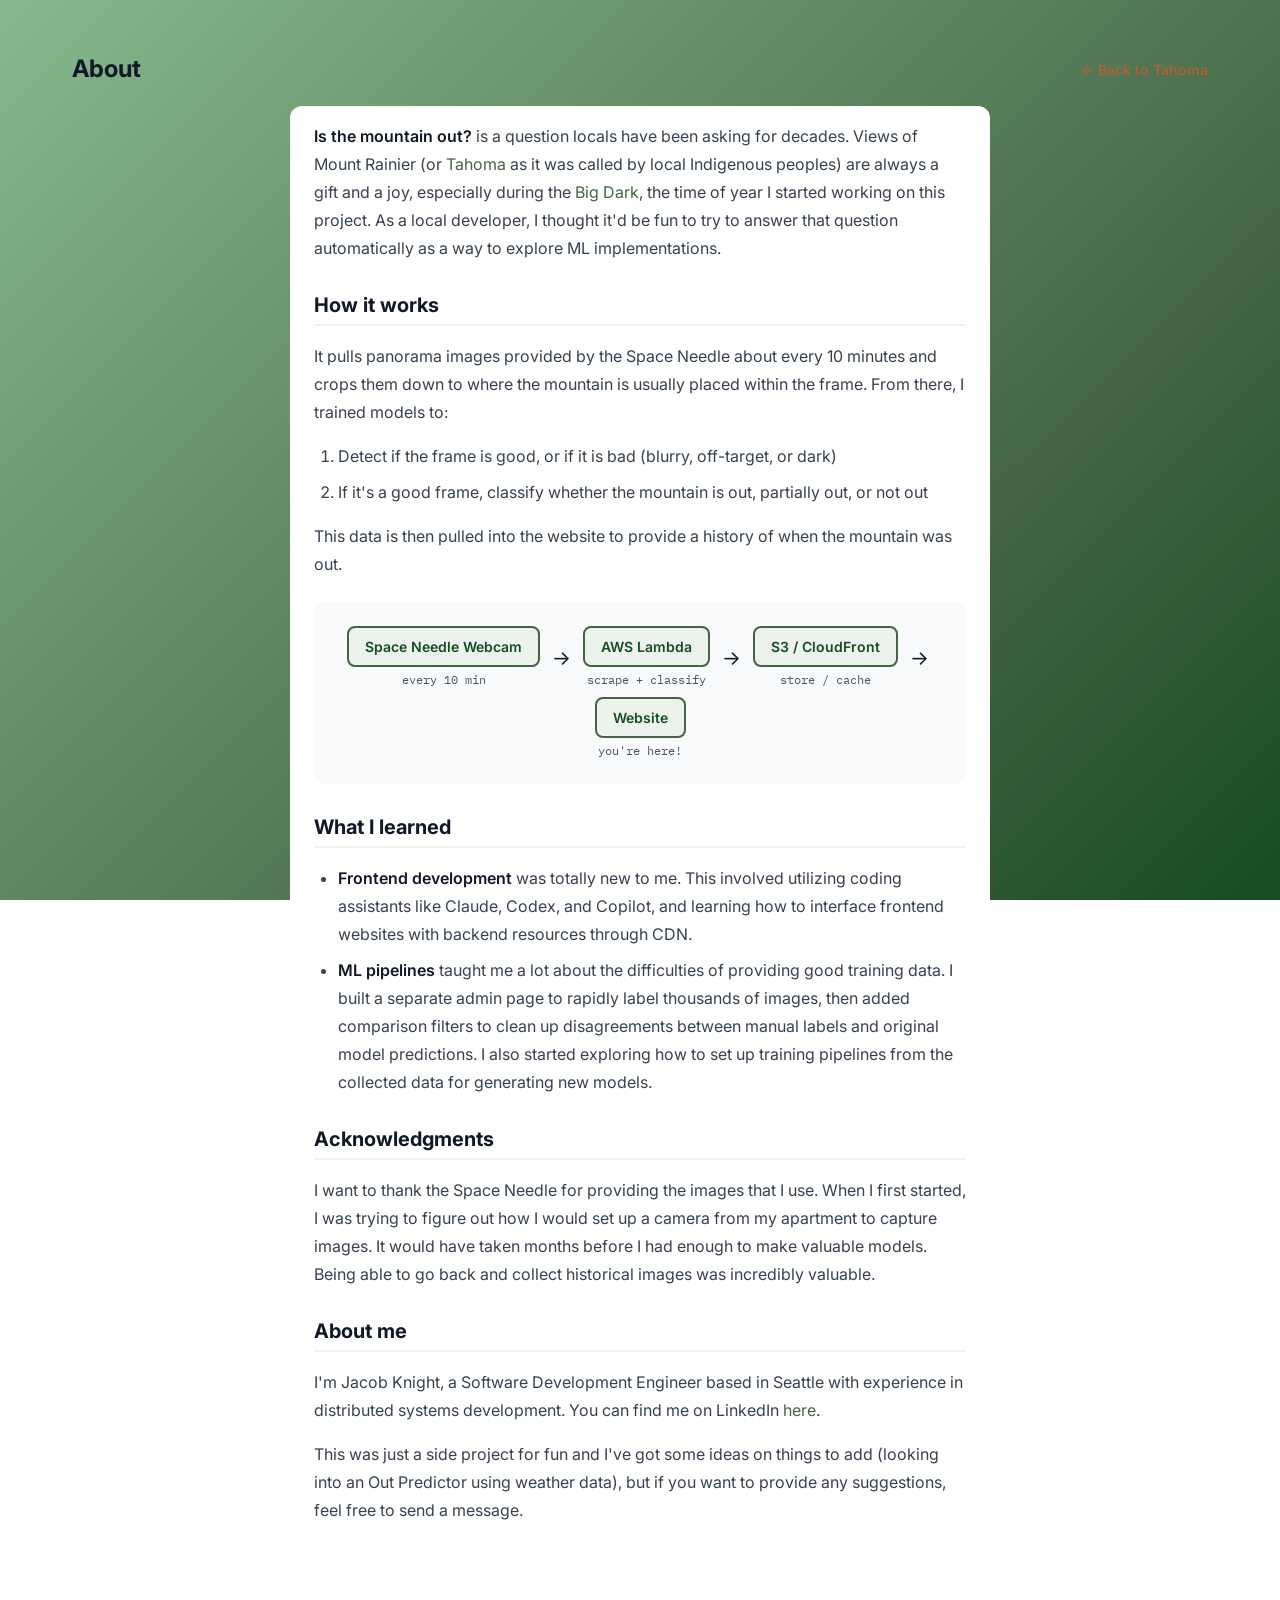
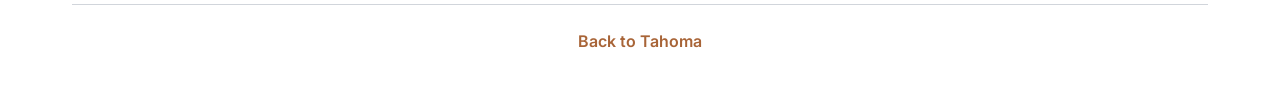
==== about.html @ 1ff81d4e "add an about page" ====
<!DOCTYPE html>
<html lang="en">
<head>
  <meta charset="UTF-8">
  <meta name="viewport" content="width=device-width, initial-scale=1.0">
  <meta name="description" content="About Tahoma Tracker - an ML-powered Mt. Rainier visibility tracker.">
  <title>About | Tahoma Tracker</title>

  <!-- Favicon -->
  <link rel="icon" type="image/svg+xml" href="/favicon.svg">

  <!-- Fonts -->
  <link rel="preconnect" href="https://fonts.googleapis.com">
  <link rel="preconnect" href="https://fonts.gstatic.com" crossorigin>
  <link href="https://fonts.googleapis.com/css2?family=IBM+Plex+Mono:wght@400;600&family=Inter:wght@400;600;700&display=swap" rel="stylesheet">

  <!-- Stylesheets -->
  <link rel="stylesheet" href="/css/reset.css">
  <link rel="stylesheet" href="/css/variables.css">
  <link rel="stylesheet" href="/css/base.css">
  <link rel="stylesheet" href="/css/components.css">
  <link rel="stylesheet" href="/css/pages/about.css">
</head>
<body>
  <main class="container">
    <!-- Header -->
    <section class="status-section" aria-label="About page">
      <div class="status-header">
        <h1 class="page-title">About</h1>
        <a href="/" class="back-link">&larr; Back to Tahoma</a>
      </div>
    </section>

    <!-- Content -->
    <article class="about-content">
      <section class="about-section">
        <p>
          <strong>Is the mountain out?</strong> is a question locals have been asking for decades.
          Views of Mount Rainier (or <a href="https://en.wikipedia.org/wiki/Mount_Rainier#Name" target="_blank" rel="noopener">Tahoma</a>
          as it was called by local Indigenous peoples) are always a gift and a joy, especially during the
          <a href="https://en.wikipedia.org/wiki/Pacific_Northwest#The_Big_Dark" target="_blank" rel="noopener">Big Dark</a>,
          the time of year I started working on this project. As a local developer, I thought it'd be fun
          to try to answer that question automatically as a way to explore ML implementations.
        </p>
      </section>

      <section class="about-section">
        <h2>How it works</h2>
        <p>
          It pulls panorama images provided by the Space Needle about every 10 minutes and crops them
          down to where the mountain is usually placed within the frame. From there, I trained models to:
        </p>
        <ol class="about-list">
          <li>Detect if the frame is good, or if it is bad (blurry, off-target, or dark)</li>
          <li>If it's a good frame, classify whether the mountain is out, partially out, or not out</li>
        </ol>
        <p>This data is then pulled into the website to provide a history of when the mountain was out.</p>

        <div class="about-diagram">
          <div class="diagram-flow">
            <div class="diagram-step">
              <div class="diagram-box">Space Needle Webcam</div>
              <div class="diagram-label">every 10 min</div>
            </div>
            <div class="diagram-arrow">&rarr;</div>
            <div class="diagram-step">
              <div class="diagram-box">AWS Lambda</div>
              <div class="diagram-label">scrape + classify</div>
            </div>
            <div class="diagram-arrow">&rarr;</div>
            <div class="diagram-step">
              <div class="diagram-box">S3 / CloudFront</div>
              <div class="diagram-label">store / cache</div>
            </div>
            <div class="diagram-arrow">&rarr;</div>
            <div class="diagram-step">
              <div class="diagram-box">Website</div>
              <div class="diagram-label">you're here!</div>
            </div>
          </div>
        </div>
      </section>

      <section class="about-section">
        <h2>What I learned</h2>
        <ul class="about-list">
          <li>
            <strong>Frontend development</strong> was totally new to me. This involved utilizing coding
            assistants like Claude, Codex, and Copilot, and learning how to interface frontend websites
            with backend resources through CDN.
          </li>
          <li>
            <strong>ML pipelines</strong> taught me a lot about the difficulties of providing good training
            data. I built a separate admin page to rapidly label thousands of images, then added comparison
            filters to clean up disagreements between manual labels and original model predictions. I also
            started exploring how to set up training pipelines from the collected data for generating new models.
          </li>
        </ul>
      </section>

      <section class="about-section">
        <h2>Acknowledgments</h2>
        <p>
          I want to thank the Space Needle for providing the images that I use. When I first started,
          I was trying to figure out how I would set up a camera from my apartment to capture images.
          It would have taken months before I had enough to make valuable models. Being able to go back
          and collect historical images was incredibly valuable.
        </p>
      </section>

      <section class="about-section">
        <h2>About me</h2>
        <p>
          I'm Jacob Knight, a Software Development Engineer based in Seattle with experience in distributed
          systems development. You can find me on LinkedIn <a href="https://www.linkedin.com/in/jacobfk/" target="_blank" rel="noopener">here</a>.
        </p>
        <p>
          This was just a side project for fun and I've got some ideas on things to add (looking into an
          Out Predictor using weather data), but if you want to provide any suggestions, feel free to send a message.
        </p>
      </section>
    </article>

    <!-- Footer -->
    <footer class="footer">
      <p class="footer__text">
        <a href="/">Back to Tahoma</a>
      </p>
    </footer>
  </main>
</body>
</html>
---- css/variables.css ----
/* CSS Custom Properties (Design Tokens) */

:root {
  /* Colors - Base */
  --color-white: #ffffff;
  --color-gray-50: #f9fafb;
  --color-gray-100: #f3f4f6;
  --color-gray-200: #e5e7eb;
  --color-gray-300: #d1d5db;
  --color-gray-600: #4b5563;
  --color-gray-700: #374151;
  --color-gray-900: #111827;

  /* Colors - NPS Palette */
  --color-nps-green-lightest: #ecf3ec;
  --color-nps-green-light: #86b98e;
  --color-nps-green: #446443;
  --color-nps-green-dark: #154c21;
  --color-nps-green-darker: #19311e;

  --color-nps-brown-light: #f2e4d4;
  --color-nps-brown: #a86437;
  --color-nps-brown-dark: #8c471c;

  --color-nps-warm-lightest: #f5f0e6;

  --color-nps-danger: #e52207;
  --color-nps-info: #0076d6;
  --color-nps-cool-lightest: #e7f2f5;

  /* Colors - Brand */
  --color-primary: var(--color-nps-green);
  --color-primary-dark: var(--color-nps-green-dark);

  /* Colors - Semantic */
  --color-success: var(--color-nps-green-dark);
  --color-success-dark: var(--color-nps-green-darker);
  --color-success-bg: var(--color-nps-green-lightest);

  --color-danger: var(--color-nps-danger);
  --color-danger-dark: var(--color-nps-danger);
  --color-danger-bg: var(--color-nps-warm-lightest);

  --color-warning: var(--color-nps-brown);
  --color-warning-dark: var(--color-nps-brown-dark);

  --color-info-dark: var(--color-nps-info);
  --color-info-bg: var(--color-nps-cool-lightest);

  /* Colors - Neutral Semantic */
  --color-neutral-dark: var(--color-gray-700);
  --color-neutral-bg: var(--color-gray-100);

  /* Typography */
  --font-sans: 'Inter', system-ui, -apple-system, BlinkMacSystemFont, 'Segoe UI', sans-serif;
  --font-mono: 'IBM Plex Mono', 'Courier New', monospace;

  --font-size-xs: 0.75rem;    /* 12px */
  --font-size-sm: 0.875rem;   /* 14px */
  --font-size-base: 1rem;     /* 16px */
  --font-size-lg: 1.125rem;   /* 18px */
  --font-size-xl: 1.25rem;    /* 20px */
  --font-size-2xl: 1.5rem;    /* 24px */
  --font-size-3xl: 1.875rem;  /* 30px */
  --font-size-4xl: 2.25rem;   /* 36px */
  --font-size-5xl: 3rem;      /* 48px */
  --font-size-6xl: 4rem;      /* 64px */

  --font-weight-normal: 400;
  --font-weight-medium: 600;
  --font-weight-bold: 700;

  --line-height-tight: 1.1;
  --line-height-normal: 1.5;
  --line-height-relaxed: 1.75;

  /* Spacing */
  --space-xs: 0.25rem;    /* 4px */
  --space-sm: 0.5rem;     /* 8px */
  --space-md: 1rem;       /* 16px */
  --space-lg: 1.5rem;     /* 24px */
  --space-xl: 2rem;       /* 32px */
  --space-2xl: 3rem;      /* 48px */
  --space-3xl: 4rem;      /* 64px */
  --space-4xl: 6rem;      /* 96px */

  /* Border Radius */
  --radius-sm: 0.25rem;   /* 4px */
  --radius-md: 0.5rem;    /* 8px */
  --radius-lg: 0.75rem;   /* 12px */
  --radius-xl: 1rem;      /* 16px */
  --radius-full: 9999px;

  /* Shadows */
  --shadow-sm: 0 1px 2px 0 rgba(0, 0, 0, 0.05);
  --shadow-md: 0 4px 6px -1px rgba(0, 0, 0, 0.1), 0 2px 4px -1px rgba(0, 0, 0, 0.06);
  --shadow-lg: 0 10px 15px -3px rgba(0, 0, 0, 0.1), 0 4px 6px -2px rgba(0, 0, 0, 0.05);
  --shadow-xl: 0 20px 25px -5px rgba(0, 0, 0, 0.1), 0 10px 10px -5px rgba(0, 0, 0, 0.04);

  /* Transitions */
  --transition-fast: 150ms ease-in-out;
  --transition-base: 250ms ease-in-out;
  --transition-slow: 350ms ease-in-out;

  /* Z-index */
  --z-base: 1;
  --z-dropdown: 10;
  --z-modal: 100;
  --z-toast: 1000;

  /* Layout */
  --container-max-width: 1200px;
  --container-padding: var(--space-md);

  /* Content Layout (Home Page) */
  --content-max-width-mobile: 800px;
  --image-max-width-desktop: 600px;
  --metadata-width-desktop: 320px;
  --content-gap: var(--space-xl);
  /* Calculated: image (600px) + gap (32px) + metadata (320px) = 952px */
  --content-max-width-desktop: 952px;
}

@media (min-width: 768px) {
  :root {
    --container-padding: var(--space-xl);
  }
}
---- css/base.css ----
/* Base Styles */

body {
  font-family: var(--font-sans);
  font-size: var(--font-size-base);
  line-height: var(--line-height-normal);
  color: var(--color-gray-900);
  /* National Park Service inspired gradient - sky to forest */
  background: linear-gradient(135deg, var(--color-nps-green-light) 0%, var(--color-nps-green) 70%, var(--color-nps-green-dark) 100%);
  background-attachment: fixed;
}

/* Typography */

h1, h2, h3, h4, h5, h6 {
  font-weight: var(--font-weight-bold);
  color: var(--color-gray-900);
}

h1 {
  font-size: var(--font-size-4xl);
  line-height: var(--line-height-tight);
}

h2 {
  font-size: var(--font-size-2xl);
  line-height: var(--line-height-tight);
}

h3 {
  font-size: var(--font-size-xl);
}

strong {
  font-weight: var(--font-weight-medium);
}

code, kbd {
  font-family: var(--font-mono);
  font-size: 0.9em;
}

kbd {
  display: inline-block;
  padding: var(--space-xs) var(--space-sm);
  background: var(--color-gray-100);
  border: 1px solid var(--color-gray-300);
  border-radius: var(--radius-sm);
  font-size: var(--font-size-sm);
  font-weight: var(--font-weight-medium);
}

/* Links */

a {
  color: var(--color-primary);
  text-decoration: underline;
  transition: color var(--transition-fast);
}

a:hover {
  color: var(--color-primary-dark);
}

a:focus-visible {
  outline: 2px solid var(--color-primary);
  outline-offset: 2px;
  border-radius: var(--radius-sm);
}

/* Layout */

.container {
  width: 100%;
  max-width: var(--container-max-width);
  margin: 0 auto;
  padding: var(--container-padding);
}

/* Focus Styles */

*:focus-visible {
  outline: 2px solid var(--color-primary);
  outline-offset: 2px;
}

/* Utility Classes */

.sr-only {
  position: absolute;
  width: 1px;
  height: 1px;
  padding: 0;
  margin: -1px;
  overflow: hidden;
  clip: rect(0, 0, 0, 0);
  white-space: nowrap;
  border-width: 0;
}

/* Loading Spinner */

.spinner {
  width: 40px;
  height: 40px;
  border: 4px solid var(--color-gray-200);
  border-top-color: var(--color-primary);
  border-radius: var(--radius-full);
  animation: spin 0.8s linear infinite;
}

@keyframes spin {
  to {
    transform: rotate(360deg);
  }
}
---- css/components.css ----
/* Reusable Components */

/* Buttons */

.button {
  display: inline-flex;
  align-items: center;
  justify-content: center;
  gap: var(--space-sm);
  padding: var(--space-sm) var(--space-lg);
  font-size: var(--font-size-base);
  font-weight: var(--font-weight-medium);
  line-height: 1;
  border-radius: var(--radius-md);
  transition: all var(--transition-fast);
  cursor: pointer;
  white-space: nowrap;
}

.button--primary {
  background: var(--color-primary);
  color: var(--color-white);
}

.button--primary:hover:not(:disabled) {
  background: var(--color-primary-dark);
}

.button--secondary {
  background: var(--color-gray-200);
  color: var(--color-gray-900);
}

.button--secondary:hover:not(:disabled) {
  background: var(--color-gray-300);
}

.button--success {
  background: var(--color-success);
  color: var(--color-white);
}

.button--success:hover:not(:disabled) {
  background: var(--color-success-dark);
}

.button--danger {
  background: var(--color-danger);
  color: var(--color-white);
}

.button--danger:hover:not(:disabled) {
  background: var(--color-danger-dark);
}

.button--warning {
  background: var(--color-warning);
  color: var(--color-white);
}

.button--warning:hover:not(:disabled) {
  background: var(--color-warning-dark);
}

.button--ghost {
  background: transparent;
  color: var(--color-gray-700);
  border: 1px solid var(--color-gray-300);
}

.button--ghost:hover:not(:disabled) {
  background: var(--color-gray-100);
}

.button--large {
  padding: var(--space-md) var(--space-xl);
  font-size: var(--font-size-lg);
}

.button:disabled {
  opacity: 0.5;
  cursor: not-allowed;
}

.button:focus-visible {
  outline: 2px solid var(--color-primary);
  outline-offset: 2px;
}

/* Input */

.input {
  width: 100%;
  padding: var(--space-sm) var(--space-md);
  font-size: var(--font-size-base);
  border: 1px solid var(--color-gray-300);
  border-radius: var(--radius-md);
  background: var(--color-white);
  transition: border-color var(--transition-fast);
}

.input:focus {
  outline: none;
  border-color: var(--color-primary);
}

.input:disabled {
  background: var(--color-gray-100);
  cursor: not-allowed;
}

/* Cards */

.card {
  background: var(--color-white);
  border-radius: var(--radius-xl);
  box-shadow: var(--shadow-lg);
  padding: var(--space-xl);
}

/* Pills / Badges */

.pill {
  display: inline-block;
  padding: var(--space-xs) var(--space-md);
  font-size: var(--font-size-sm);
  font-weight: var(--font-weight-medium);
  border-radius: var(--radius-full);
  background: var(--color-gray-200);
  color: var(--color-gray-700);
}

.pill--frame {
  background: var(--color-info-bg);
  color: var(--color-info-dark);
}

.pill--visibility {
  background: var(--color-success-bg);
  color: var(--color-success-dark);
}

.pill--positive {
  background: var(--color-success-bg);
  color: var(--color-success-dark);
}

.pill--negative {
  background: var(--color-danger-bg);
  color: var(--color-danger-dark);
}

.pill--unknown {
  background: var(--color-neutral-bg);
  color: var(--color-neutral-dark);
}

/* Button Grid */

.button-grid {
  display: grid;
  grid-template-columns: repeat(auto-fit, minmax(150px, 1fr));
  gap: var(--space-md);
}

/* Control Group */

.control-group {
  margin-bottom: var(--space-2xl);
}

.control-group__title {
  margin-bottom: var(--space-md);
  font-size: var(--font-size-lg);
  font-weight: var(--font-weight-medium);
  color: var(--color-gray-700);
}

/* Checkbox Label */

.checkbox-label {
  display: flex;
  align-items: center;
  gap: var(--space-sm);
  margin-bottom: var(--space-sm);
  cursor: pointer;
}

.checkbox-label input[type="checkbox"] {
  width: 1.25rem;
  height: 1.25rem;
  cursor: pointer;
}

/* Progress Indicator */

.progress-indicator {
  padding: var(--space-sm) var(--space-lg);
  background: var(--color-gray-100);
  border-radius: var(--radius-md);
  font-family: var(--font-mono);
  font-size: var(--font-size-sm);
  color: var(--color-gray-700);
}

/* Help Overlay */

.help-overlay {
  position: fixed;
  inset: 0;
  z-index: var(--z-modal);
  display: flex;
  align-items: center;
  justify-content: center;
  background: rgba(0, 0, 0, 0.75);
  padding: var(--space-md);
}

.help-overlay__content {
  max-width: 600px;
  background: var(--color-white);
  border-radius: var(--radius-xl);
  padding: var(--space-2xl);
  box-shadow: var(--shadow-xl);
}

.help-overlay__content h2 {
  margin-bottom: var(--space-lg);
}

.help-overlay__content ul {
  margin-bottom: var(--space-xl);
}

.help-overlay__content li {
  padding: var(--space-sm) 0;
  border-bottom: 1px solid var(--color-gray-200);
}

.help-overlay__content li:last-child {
  border-bottom: none;
}
---- css/pages/about.css ----
/* About Page Styles */

/* Reuse header styles from home.css */
.status-header {
  display: flex;
  justify-content: space-between;
  align-items: center;
  padding: var(--space-lg) 0;
}

.page-title {
  font-size: var(--font-size-2xl);
  font-weight: var(--font-weight-bold);
  color: var(--color-gray-900);
  margin: 0;
}

.back-link {
  color: var(--color-nps-brown);
  text-decoration: none;
  font-size: var(--font-size-sm);
  font-weight: var(--font-weight-medium);
}

.back-link:hover {
  color: var(--color-nps-brown-dark);
  text-decoration: underline;
}

/* About Content */
.about-content {
  max-width: 700px;
  margin: 0 auto;
  padding: var(--space-md) 0 var(--space-2xl);
  background: var(--color-white);
  border-radius: var(--radius-lg);
  padding-left: var(--space-lg);
  padding-right: var(--space-lg);
}

.about-section {
  margin-bottom: var(--space-xl);
}

.about-section:last-child {
  margin-bottom: 0;
}

.about-section h2 {
  font-size: var(--font-size-xl);
  font-weight: var(--font-weight-bold);
  color: var(--color-gray-900);
  margin: 0 0 var(--space-md);
  padding-bottom: var(--space-sm);
  border-bottom: 2px solid var(--color-nps-green-lightest);
}

.about-section p {
  font-size: var(--font-size-base);
  line-height: var(--line-height-relaxed);
  color: var(--color-gray-700);
  margin: 0 0 var(--space-md);
}

.about-section p:last-child {
  margin-bottom: 0;
}

.about-section a {
  color: var(--color-primary);
  text-decoration: none;
}

.about-section a:hover {
  text-decoration: underline;
}

.about-section strong {
  color: var(--color-gray-900);
}

/* Lists */
.about-list {
  margin: var(--space-md) 0;
  padding-left: var(--space-lg);
  color: var(--color-gray-700);
}

.about-list li {
  margin-bottom: var(--space-sm);
  line-height: var(--line-height-relaxed);
}

.about-list li:last-child {
  margin-bottom: 0;
}

ul.about-list {
  list-style-type: disc;
}

ol.about-list {
  list-style-type: decimal;
}

/* Diagram */
.about-diagram {
  margin: var(--space-lg) 0;
  padding: var(--space-lg);
  background: var(--color-gray-50);
  border-radius: var(--radius-lg);
  overflow-x: auto;
}

.diagram-flow {
  display: flex;
  align-items: center;
  justify-content: center;
  gap: var(--space-sm);
  flex-wrap: wrap;
}

.diagram-step {
  text-align: center;
}

.diagram-box {
  background: var(--color-nps-green-lightest);
  border: 2px solid var(--color-nps-green);
  border-radius: var(--radius-md);
  padding: var(--space-sm) var(--space-md);
  font-size: var(--font-size-sm);
  font-weight: var(--font-weight-medium);
  color: var(--color-nps-green-dark);
  white-space: nowrap;
}

.diagram-label {
  font-size: var(--font-size-xs);
  color: var(--color-gray-600);
  margin-top: var(--space-xs);
  font-family: var(--font-mono);
}

.diagram-arrow {
  font-size: var(--font-size-xl);
  color: var(--color-gray-400);
  padding: 0 var(--space-xs);
}

/* Responsive adjustments */
@media (max-width: 600px) {
  .diagram-flow {
    flex-direction: column;
    gap: var(--space-xs);
  }

  .diagram-arrow {
    transform: rotate(90deg);
    padding: var(--space-xs) 0;
  }
}

/* Footer */
.footer {
  text-align: center;
  padding: var(--space-lg) 0;
  border-top: 1px solid var(--color-gray-300);
  margin-top: var(--space-xl);
}

.footer__text {
  font-size: var(--font-size-base);
  color: var(--color-gray-700);
}

.footer__text a {
  color: var(--color-nps-brown);
  text-decoration: none;
  font-weight: var(--font-weight-medium);
}

.footer__text a:hover {
  color: var(--color-nps-brown-dark);
  text-decoration: underline;
}
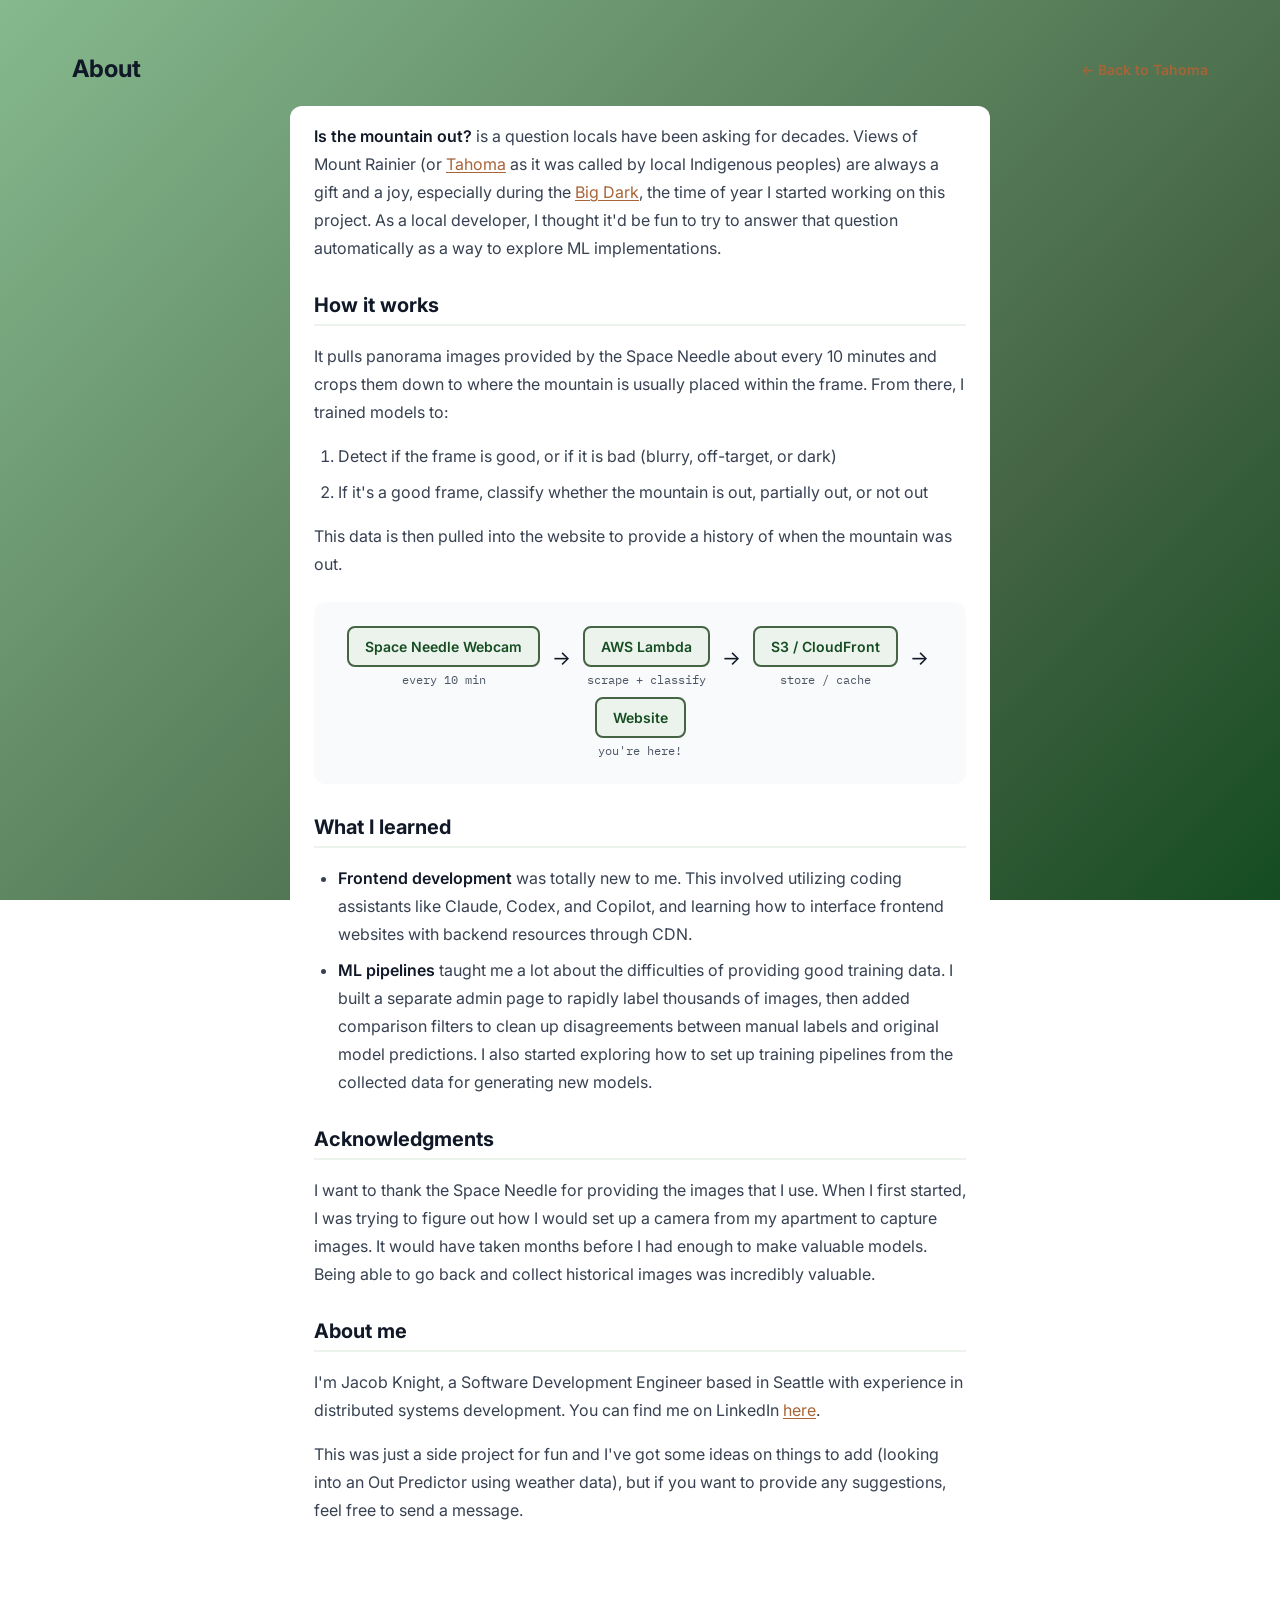
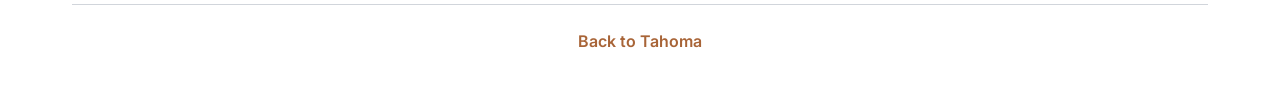
==== commit d169ee25: "add open graph" ====
--- a/about.html
+++ b/about.html
@@ -5,6 +5,13 @@
   <meta name="viewport" content="width=device-width, initial-scale=1.0">
   <meta name="description" content="About Tahoma Tracker - an ML-powered Mt. Rainier visibility tracker.">
   <title>About | Tahoma Tracker</title>
+
+  <!-- Open Graph -->
+  <meta property="og:title" content="About | Tahoma Tracker">
+  <meta property="og:description" content="How Tahoma Tracker uses ML to answer the classic Seattle question: is the mountain out?">
+  <meta property="og:type" content="website">
+  <meta property="og:url" content="https://tahomatracker.com/about.html">
+  <meta property="og:image" content="https://tahomatracker.com/assets/images/og-preview.png">
 
   <!-- Favicon -->
   <link rel="icon" type="image/svg+xml" href="/favicon.svg">
--- a/css/pages/about.css
+++ b/css/pages/about.css
@@ -67,11 +67,13 @@
 }
 
 .about-section a {
-  color: var(--color-primary);
-  text-decoration: none;
+  color: var(--color-nps-brown);
+  text-decoration: underline;
+  text-underline-offset: 2px;
 }
 
 .about-section a:hover {
+  color: var(--color-nps-brown-dark);
   text-decoration: underline;
 }
 
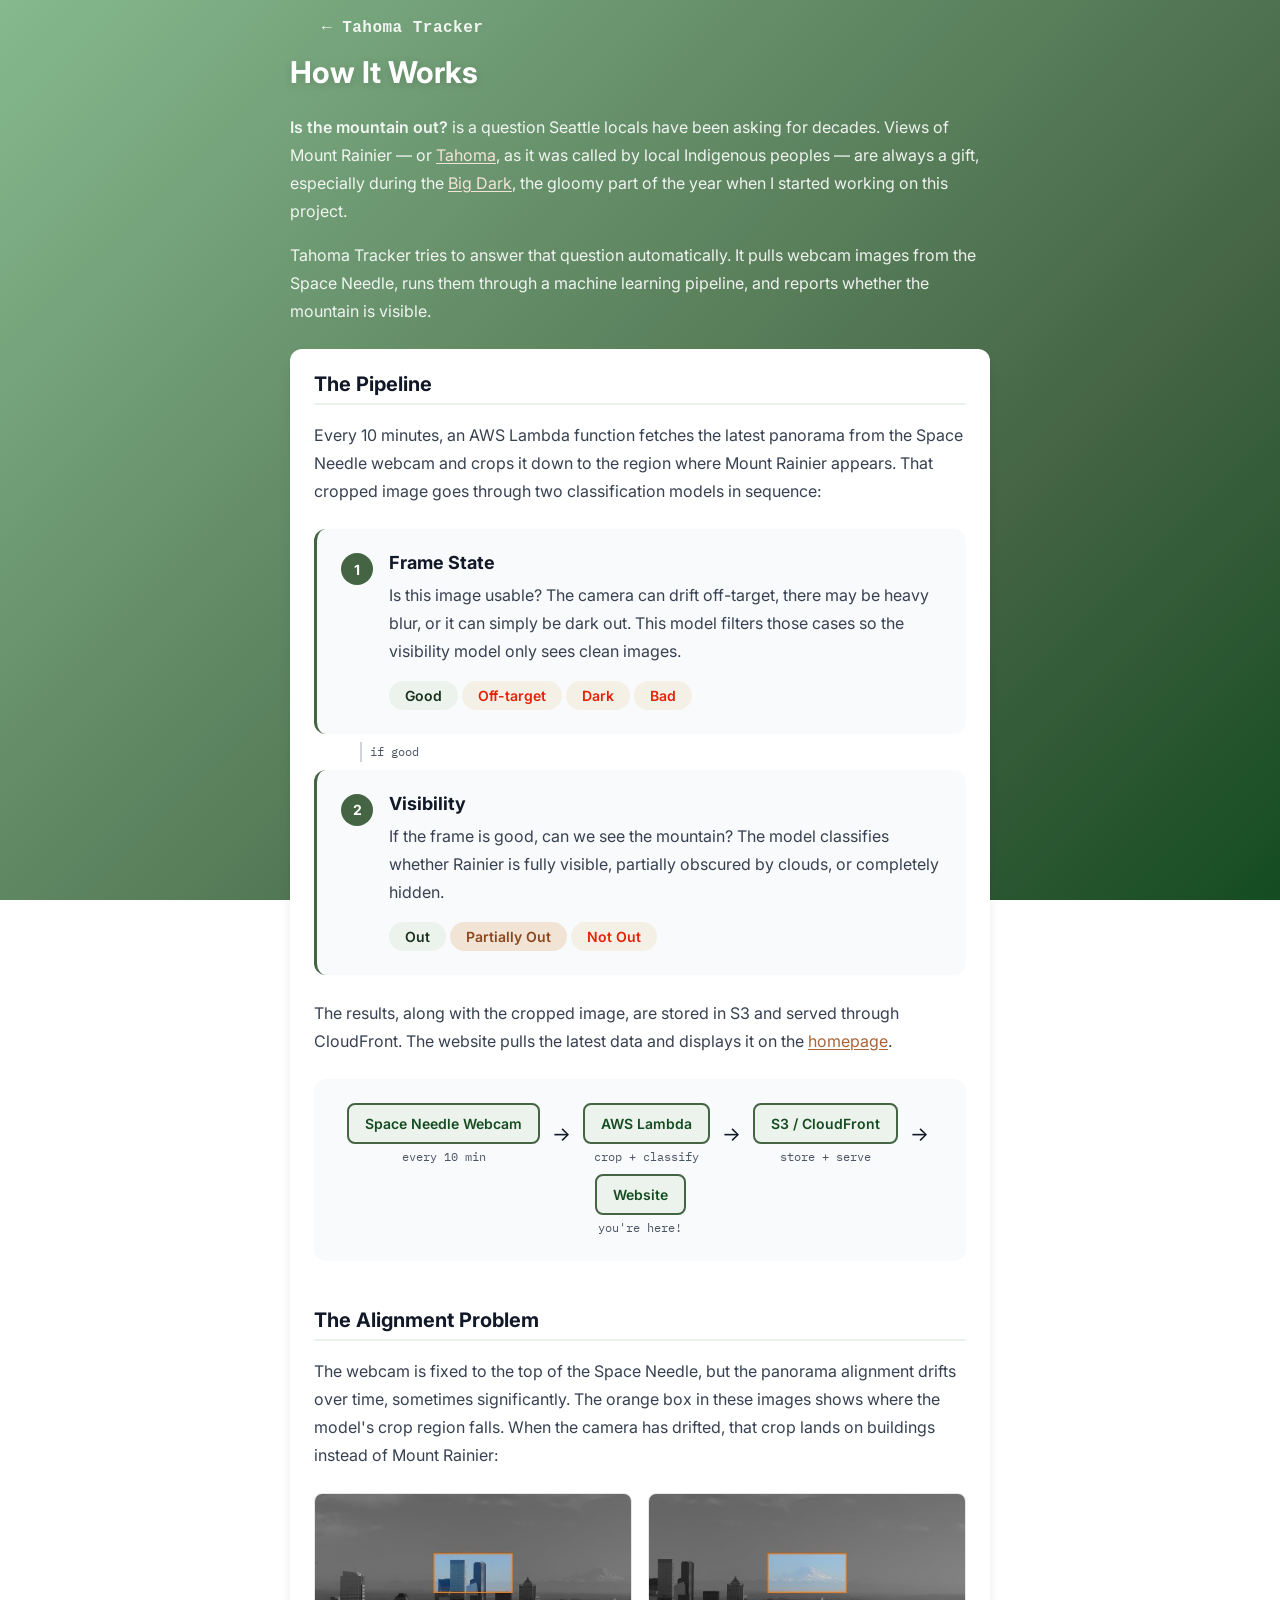
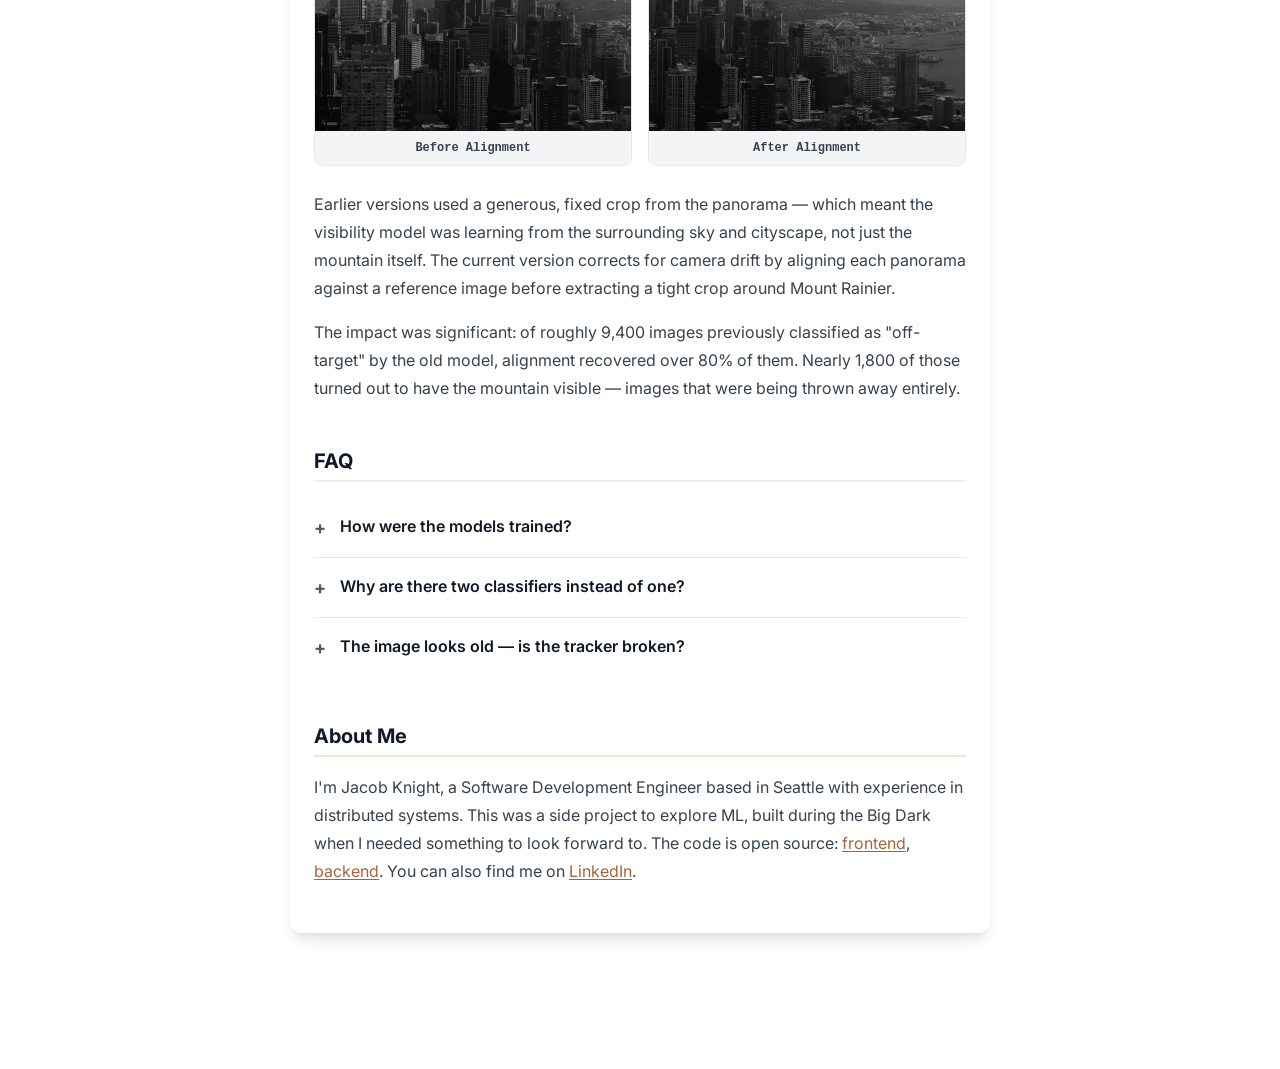
==== commit 1f082e82: "Redesign about page, add SEO, fix scrubbing performance - Restructure about.html → "How It Works" wi" ====
--- a/about.html
+++ b/about.html
@@ -3,15 +3,54 @@
 <head>
   <meta charset="UTF-8">
   <meta name="viewport" content="width=device-width, initial-scale=1.0">
-  <meta name="description" content="About Tahoma Tracker - an ML-powered Mt. Rainier visibility tracker.">
-  <title>About | Tahoma Tracker</title>
+  <meta name="description" content="How Tahoma Tracker uses machine learning to answer the classic Seattle question: is the mountain out? Learn about the image pipeline, frame classification, and alignment system.">
+  <meta name="robots" content="index, follow">
+  <title>How It Works | Tahoma Tracker</title>
+
+  <!-- Canonical -->
+  <link rel="canonical" href="https://tahomatracker.com/about.html">
 
   <!-- Open Graph -->
-  <meta property="og:title" content="About | Tahoma Tracker">
-  <meta property="og:description" content="How Tahoma Tracker uses ML to answer the classic Seattle question: is the mountain out?">
+  <meta property="og:title" content="How It Works | Tahoma Tracker">
+  <meta property="og:description" content="How Tahoma Tracker uses machine learning to answer the classic Seattle question: is the mountain out?">
   <meta property="og:type" content="website">
   <meta property="og:url" content="https://tahomatracker.com/about.html">
   <meta property="og:image" content="https://tahomatracker.com/assets/images/og-preview.png">
+  <meta property="og:site_name" content="Tahoma Tracker">
+
+  <!-- Structured Data -->
+  <script type="application/ld+json">
+  {
+    "@context": "https://schema.org",
+    "@type": "FAQPage",
+    "mainEntity": [
+      {
+        "@type": "Question",
+        "name": "How were the models trained?",
+        "acceptedAnswer": {
+          "@type": "Answer",
+          "text": "By hand — thousands of images were manually labeled across both frame state and visibility categories. An admin labeling page was built to speed this up, allowing filtering by model confidence, classification, and other qualities to target images where the model was least sure and refine the training data iteratively for greater accuracy."
+        }
+      },
+      {
+        "@type": "Question",
+        "name": "Why are there two classifiers instead of one?",
+        "acceptedAnswer": {
+          "@type": "Answer",
+          "text": "The webcam doesn't always produce a clean image. The camera can drift off-target, the lens can fog up, or it can simply be dark out. The frame-state classifier catches these cases first so the visibility model only runs on images where a meaningful classification is possible. Without this step, a dark nighttime image might be classified as 'not visible' when really there's just nothing to see."
+        }
+      },
+      {
+        "@type": "Question",
+        "name": "The image looks old — is the tracker broken?",
+        "acceptedAnswer": {
+          "@type": "Answer",
+          "text": "Probably not. The webcam source occasionally goes down for maintenance or technical issues, and the tracker can only process what's available. If the latest image is more than 10-20 minutes old, the camera is likely temporarily offline. The tracker will pick back up automatically when new images appear."
+        }
+      }
+    ]
+  }
+  </script>
 
   <!-- Favicon -->
   <link rel="icon" type="image/svg+xml" href="/favicon.svg">
@@ -29,39 +68,82 @@
   <link rel="stylesheet" href="/css/pages/about.css">
 </head>
 <body>
+  <nav class="site-nav">
+    <a href="/" class="site-nav__brand">&larr; Tahoma Tracker</a>
+  </nav>
   <main class="container">
-    <!-- Header -->
-    <section class="status-section" aria-label="About page">
-      <div class="status-header">
-        <h1 class="page-title">About</h1>
-        <a href="/" class="back-link">&larr; Back to Tahoma</a>
-      </div>
+    <!-- Hero -->
+    <section class="about-hero" aria-label="Introduction">
+      <h1 class="about-hero__title">How It Works</h1>
+      <p class="about-hero__lead">
+        <strong>Is the mountain out?</strong> is a question Seattle locals have been asking for decades.
+        Views of Mount Rainier — or <a href="https://en.wikipedia.org/wiki/Mount_Rainier#Name" target="_blank" rel="noopener">Tahoma</a>,
+        as it was called by local Indigenous peoples — are always a gift, especially during the
+        <a href="https://en.wikipedia.org/wiki/Pacific_Northwest#The_Big_Dark" target="_blank" rel="noopener">Big Dark</a>,
+        the gloomy part of the year when I started working on this project.
+      </p>
+      <p class="about-hero__lead">
+        Tahoma Tracker tries to answer that question automatically. It pulls webcam images from the
+        Space Needle, runs them through a machine learning pipeline, and reports whether the mountain
+        is visible.
+      </p>
     </section>
 
-    <!-- Content -->
+    <!-- Pipeline Overview -->
     <article class="about-content">
       <section class="about-section">
-        <p>
-          <strong>Is the mountain out?</strong> is a question locals have been asking for decades.
-          Views of Mount Rainier (or <a href="https://en.wikipedia.org/wiki/Mount_Rainier#Name" target="_blank" rel="noopener">Tahoma</a>
-          as it was called by local Indigenous peoples) are always a gift and a joy, especially during the
-          <a href="https://en.wikipedia.org/wiki/Pacific_Northwest#The_Big_Dark" target="_blank" rel="noopener">Big Dark</a>,
-          the time of year I started working on this project. As a local developer, I thought it'd be fun
-          to try to answer that question automatically as a way to explore ML implementations.
-        </p>
-      </section>
-
-      <section class="about-section">
-        <h2>How it works</h2>
-        <p>
-          It pulls panorama images provided by the Space Needle about every 10 minutes and crops them
-          down to where the mountain is usually placed within the frame. From there, I trained models to:
-        </p>
-        <ol class="about-list">
-          <li>Detect if the frame is good, or if it is bad (blurry, off-target, or dark)</li>
-          <li>If it's a good frame, classify whether the mountain is out, partially out, or not out</li>
-        </ol>
-        <p>This data is then pulled into the website to provide a history of when the mountain was out.</p>
+        <h2>The Pipeline</h2>
+        <p>
+          Every 10 minutes, an AWS Lambda function fetches the latest panorama from the Space Needle webcam
+          and crops it down to the region where Mount Rainier appears. That cropped image goes through two
+          classification models in sequence:
+        </p>
+
+        <div class="pipeline-stages">
+          <div class="pipeline-stage">
+            <div class="pipeline-stage__number">1</div>
+            <div class="pipeline-stage__content">
+              <h3 class="pipeline-stage__title">Frame State</h3>
+              <p class="pipeline-stage__desc">
+                Is this image usable? The camera can drift off-target, there may be heavy blur,
+                or it can simply be dark out. This model filters those cases so the visibility
+                model only sees clean images.
+              </p>
+              <div class="pipeline-stage__labels">
+                <span class="pill pill--positive">Good</span>
+                <span class="pill pill--negative">Off-target</span>
+                <span class="pill pill--negative">Dark</span>
+                <span class="pill pill--negative">Bad</span>
+              </div>
+            </div>
+          </div>
+
+          <div class="pipeline-connector" aria-hidden="true">
+            <span class="pipeline-connector__line"></span>
+            <span class="pipeline-connector__label">if good</span>
+          </div>
+
+          <div class="pipeline-stage">
+            <div class="pipeline-stage__number">2</div>
+            <div class="pipeline-stage__content">
+              <h3 class="pipeline-stage__title">Visibility</h3>
+              <p class="pipeline-stage__desc">
+                If the frame is good, can we see the mountain? The model classifies whether
+                Rainier is fully visible, partially obscured by clouds, or completely hidden.
+              </p>
+              <div class="pipeline-stage__labels">
+                <span class="pill pill--positive">Out</span>
+                <span class="pill" style="background: var(--color-nps-brown-light); color: var(--color-nps-brown-dark);">Partially Out</span>
+                <span class="pill pill--negative">Not Out</span>
+              </div>
+            </div>
+          </div>
+        </div>
+
+        <p>
+          The results, along with the cropped image, are stored in S3 and served through CloudFront.
+          The website pulls the latest data and displays it on the <a href="/">homepage</a>.
+        </p>
 
         <div class="about-diagram">
           <div class="diagram-flow">
@@ -69,17 +151,17 @@
               <div class="diagram-box">Space Needle Webcam</div>
               <div class="diagram-label">every 10 min</div>
             </div>
-            <div class="diagram-arrow">&rarr;</div>
+            <div class="diagram-arrow" aria-hidden="true">&rarr;</div>
             <div class="diagram-step">
               <div class="diagram-box">AWS Lambda</div>
-              <div class="diagram-label">scrape + classify</div>
-            </div>
-            <div class="diagram-arrow">&rarr;</div>
+              <div class="diagram-label">crop + classify</div>
+            </div>
+            <div class="diagram-arrow" aria-hidden="true">&rarr;</div>
             <div class="diagram-step">
               <div class="diagram-box">S3 / CloudFront</div>
-              <div class="diagram-label">store / cache</div>
-            </div>
-            <div class="diagram-arrow">&rarr;</div>
+              <div class="diagram-label">store + serve</div>
+            </div>
+            <div class="diagram-arrow" aria-hidden="true">&rarr;</div>
             <div class="diagram-step">
               <div class="diagram-box">Website</div>
               <div class="diagram-label">you're here!</div>
@@ -88,42 +170,91 @@
         </div>
       </section>
 
+      <!-- Alignment Story -->
       <section class="about-section">
-        <h2>What I learned</h2>
-        <ul class="about-list">
-          <li>
-            <strong>Frontend development</strong> was totally new to me. This involved utilizing coding
-            assistants like Claude, Codex, and Copilot, and learning how to interface frontend websites
-            with backend resources through CDN.
-          </li>
-          <li>
-            <strong>ML pipelines</strong> taught me a lot about the difficulties of providing good training
-            data. I built a separate admin page to rapidly label thousands of images, then added comparison
-            filters to clean up disagreements between manual labels and original model predictions. I also
-            started exploring how to set up training pipelines from the collected data for generating new models.
-          </li>
-        </ul>
-      </section>
-
+        <h2>The Alignment Problem</h2>
+        <p>
+          The webcam is fixed to the top of the Space Needle, but the panorama alignment drifts over time,
+          sometimes significantly. The orange box in these images shows where the model's crop region falls.
+          When the camera has drifted, that crop lands on buildings instead of Mount Rainier:
+        </p>
+
+        <div class="alignment-examples" aria-label="Alignment before and after">
+          <div class="alignment-example">
+            <img src="/assets/images/alignment-before.jpg"
+                 alt="Panorama with crop box highlighting downtown Seattle buildings — camera has drifted away from Mount Rainier"
+                 class="alignment-example__img"
+                 width="600" height="450"
+                 loading="lazy">
+            <div class="alignment-example__caption">Before Alignment</div>
+          </div>
+          <div class="alignment-example">
+            <img src="/assets/images/alignment-after.jpg"
+                 alt="Same panorama after alignment with crop box correctly centered on Mount Rainier"
+                 class="alignment-example__img"
+                 width="600" height="450"
+                 loading="lazy">
+            <div class="alignment-example__caption">After Alignment</div>
+          </div>
+        </div>
+
+        <p>
+          Earlier versions used a generous, fixed crop from the panorama — which meant the visibility
+          model was learning from the surrounding sky and cityscape, not just the mountain itself.
+          The current version corrects for camera drift by aligning each panorama against a reference
+          image before extracting a tight crop around Mount Rainier.
+        </p>
+        <p>
+          The impact was significant: of roughly 9,400 images previously classified as "off-target"
+          by the old model, alignment recovered over 80% of them. Nearly 1,800 of those turned out
+          to have the mountain visible — images that were being thrown away entirely.
+        </p>
+      </section>
+
+      <!-- FAQ -->
       <section class="about-section">
-        <h2>Acknowledgments</h2>
-        <p>
-          I want to thank the Space Needle for providing the images that I use. When I first started,
-          I was trying to figure out how I would set up a camera from my apartment to capture images.
-          It would have taken months before I had enough to make valuable models. Being able to go back
-          and collect historical images was incredibly valuable.
-        </p>
-      </section>
-
-      <section class="about-section">
-        <h2>About me</h2>
+        <h2>FAQ</h2>
+        <details class="faq-item">
+          <summary class="faq-item__question">How were the models trained?</summary>
+          <p class="faq-item__answer">
+            By hand — thousands of images were manually labeled across both frame state and visibility
+            categories. I built an admin labeling page to speed this up, which lets me filter images by
+            model confidence, classification, and other qualities so I could target the images where the
+            model was least sure and refine the training data iteratively for greater accuracy.
+          </p>
+        </details>
+        <details class="faq-item">
+          <summary class="faq-item__question">Why are there two classifiers instead of one?</summary>
+          <p class="faq-item__answer">
+            The webcam doesn't always produce a clean image. The camera can drift off-target, the lens can
+            fog up, or it can simply be dark out. The frame-state classifier catches these cases first so
+            the visibility model only runs on images where a meaningful classification is possible. Without
+            this step, a dark nighttime image might be classified as "not visible" when really there's just
+            nothing to see.
+          </p>
+        </details>
+        <details class="faq-item">
+          <summary class="faq-item__question">The image looks old — is the tracker broken?</summary>
+          <p class="faq-item__answer">
+            Probably not. The webcam source occasionally goes down for maintenance or technical issues, and
+            the tracker can only process what's available. If the latest image is more than 10–20 minutes
+            old, the camera is likely temporarily offline. The tracker will pick back up automatically when
+            new images appear.
+          </p>
+        </details>
+      </section>
+
+      <!-- About Me -->
+      <section class="about-section about-section--bio">
+        <h2>About Me</h2>
         <p>
           I'm Jacob Knight, a Software Development Engineer based in Seattle with experience in distributed
-          systems development. You can find me on LinkedIn <a href="https://www.linkedin.com/in/jacobfk/" target="_blank" rel="noopener">here</a>.
-        </p>
-        <p>
-          This was just a side project for fun and I've got some ideas on things to add (looking into an
-          Out Predictor using weather data), but if you want to provide any suggestions, feel free to send a message.
+          systems. This was a side project to explore ML, built during the Big Dark when I needed something
+          to look forward to. The code is open source:
+          <a href="https://github.com/JacobKnight00/tahoma-tracker-site" target="_blank" rel="noopener">frontend</a>,
+          <a href="https://github.com/JacobKnight00/tahoma-tracker-cdk" target="_blank" rel="noopener">backend</a>.
+          You can also find me on
+          <a href="https://www.linkedin.com/in/jacobfk/" target="_blank" rel="noopener">LinkedIn</a>.
         </p>
       </section>
     </article>
@@ -131,7 +262,7 @@
     <!-- Footer -->
     <footer class="footer">
       <p class="footer__text">
-        <a href="/">Back to Tahoma</a>
+        <a href="/">Check current visibility &rarr;</a>
       </p>
     </footer>
   </main>
--- a/css/pages/about.css
+++ b/css/pages/about.css
@@ -1,45 +1,84 @@
-/* About Page Styles */
-
-/* Reuse header styles from home.css */
-.status-header {
-  display: flex;
-  justify-content: space-between;
+/* About / How It Works Page Styles */
+
+/* Site Navigation (shared with home — duplicated here since pages load separate CSS) */
+
+.site-nav {
+  display: flex;
   align-items: center;
-  padding: var(--space-lg) 0;
-}
-
-.page-title {
-  font-size: var(--font-size-2xl);
-  font-weight: var(--font-weight-bold);
-  color: var(--color-gray-900);
-  margin: 0;
-}
-
-.back-link {
-  color: var(--color-nps-brown);
+  max-width: 700px;
+  margin: 0 auto;
+  padding: var(--space-md) var(--container-padding);
+}
+
+.site-nav__brand {
+  font-family: var(--font-mono);
+  font-size: var(--font-size-base);
+  font-weight: var(--font-weight-medium);
+  color: rgba(255, 255, 255, 0.9);
   text-decoration: none;
-  font-size: var(--font-size-sm);
-  font-weight: var(--font-weight-medium);
-}
-
-.back-link:hover {
-  color: var(--color-nps-brown-dark);
-  text-decoration: underline;
+  letter-spacing: 0.03em;
+}
+
+.site-nav__brand:hover {
+  color: var(--color-white);
+}
+
+/* Hero */
+
+.container {
+  padding-top: 0;
+}
+
+.about-hero {
+  max-width: 700px;
+  margin: 0 auto var(--space-lg);
+  padding: 0;
+  animation: fadeInUp 0.5s ease-out;
+}
+
+.about-hero__title {
+  font-size: var(--font-size-3xl);
+  font-weight: var(--font-weight-bold);
+  color: var(--color-white);
+  margin: 0 0 var(--space-lg);
+  text-shadow: 0 2px 8px rgba(0, 0, 0, 0.15);
+}
+
+.about-hero__lead {
+  font-size: var(--font-size-base);
+  line-height: var(--line-height-relaxed);
+  color: rgba(255, 255, 255, 0.9);
+  margin: 0 0 var(--space-md);
+}
+
+.about-hero__lead:last-child {
+  margin-bottom: 0;
+}
+
+.about-hero__lead a {
+  color: var(--color-nps-brown-light);
+  text-underline-offset: 2px;
+}
+
+.about-hero__lead a:hover {
+  color: var(--color-white);
 }
 
 /* About Content */
+
 .about-content {
   max-width: 700px;
   margin: 0 auto;
-  padding: var(--space-md) 0 var(--space-2xl);
+  padding: var(--space-lg);
+  padding-bottom: var(--space-2xl);
   background: var(--color-white);
   border-radius: var(--radius-lg);
-  padding-left: var(--space-lg);
-  padding-right: var(--space-lg);
+  box-shadow: var(--shadow-lg);
+  animation: fadeInUp 0.5s ease-out 0.1s both;
 }
 
 .about-section {
-  margin-bottom: var(--space-xl);
+  margin-bottom: var(--space-2xl);
 }
 
 .about-section:last-child {
@@ -74,40 +113,93 @@
 
 .about-section a:hover {
   color: var(--color-nps-brown-dark);
-  text-decoration: underline;
 }
 
 .about-section strong {
   color: var(--color-gray-900);
 }
 
-/* Lists */
-.about-list {
-  margin: var(--space-md) 0;
-  padding-left: var(--space-lg);
+/* Pipeline Stages */
+
+.pipeline-stages {
+  margin: var(--space-lg) 0;
+}
+
+.pipeline-stage {
+  display: flex;
+  gap: var(--space-md);
+  padding: var(--space-lg);
+  background: var(--color-gray-50);
+  border-radius: var(--radius-lg);
+  border-left: 3px solid var(--color-nps-green);
+}
+
+.pipeline-stage__number {
+  flex-shrink: 0;
+  width: 32px;
+  height: 32px;
+  display: flex;
+  align-items: center;
+  justify-content: center;
+  background: var(--color-nps-green);
+  color: var(--color-white);
+  font-weight: var(--font-weight-bold);
+  font-size: var(--font-size-sm);
+  border-radius: var(--radius-full);
+}
+
+.pipeline-stage__content {
+  flex: 1;
+  min-width: 0;
+}
+
+.pipeline-stage__title {
+  font-size: var(--font-size-lg);
+  font-weight: var(--font-weight-bold);
+  color: var(--color-gray-900);
+  margin: 0 0 var(--space-sm);
+}
+
+.pipeline-stage__desc {
+  font-size: var(--font-size-sm);
+  line-height: var(--line-height-relaxed);
   color: var(--color-gray-700);
-}
-
-.about-list li {
-  margin-bottom: var(--space-sm);
-  line-height: var(--line-height-relaxed);
-}
-
-.about-list li:last-child {
-  margin-bottom: 0;
-}
-
-ul.about-list {
-  list-style-type: disc;
-}
-
-ol.about-list {
-  list-style-type: decimal;
-}
-
-/* Diagram */
+  margin: 0 0 var(--space-sm);
+}
+
+.pipeline-stage__labels {
+  display: flex;
+  flex-wrap: wrap;
+  gap: var(--space-xs);
+}
+
+/* Pipeline Connector */
+
+.pipeline-connector {
+  display: flex;
+  align-items: center;
+  gap: var(--space-sm);
+  padding: var(--space-sm) 0 var(--space-sm) 46px;
+}
+
+.pipeline-connector__line {
+  width: 2px;
+  height: 20px;
+  background: var(--color-gray-300);
+  display: block;
+}
+
+.pipeline-connector__label {
+  font-family: var(--font-mono);
+  font-size: var(--font-size-xs);
+  color: var(--color-gray-600);
+  text-transform: lowercase;
+}
+
+/* Architecture Diagram */
+
 .about-diagram {
-  margin: var(--space-lg) 0;
+  margin: var(--space-lg) 0 0;
   padding: var(--space-lg);
   background: var(--color-gray-50);
   border-radius: var(--radius-lg);
@@ -150,7 +242,6 @@
   padding: 0 var(--space-xs);
 }
 
-/* Responsive adjustments */
 @media (max-width: 600px) {
   .diagram-flow {
     flex-direction: column;
@@ -163,26 +254,133 @@
   }
 }
 
+/* Alignment Examples */
+
+.alignment-examples {
+  display: grid;
+  grid-template-columns: 1fr 1fr;
+  gap: var(--space-md);
+  margin: var(--space-lg) 0;
+}
+
+@media (max-width: 500px) {
+  .alignment-examples {
+    grid-template-columns: 1fr;
+  }
+}
+
+.alignment-example {
+  border-radius: var(--radius-md);
+  overflow: hidden;
+  border: 1px solid var(--color-gray-200);
+}
+
+.alignment-example__img {
+  display: block;
+  width: 100%;
+  height: auto;
+}
+
+.alignment-example__caption {
+  padding: var(--space-sm) var(--space-md);
+  background: var(--color-gray-100);
+  font-family: var(--font-mono);
+  font-size: var(--font-size-xs);
+  font-weight: var(--font-weight-medium);
+  color: var(--color-gray-700);
+  text-align: center;
+}
+
+/* FAQ */
+
+.faq-item {
+  border-bottom: 1px solid var(--color-gray-200);
+}
+
+.faq-item:last-of-type {
+  border-bottom: none;
+}
+
+.faq-item__question {
+  padding: var(--space-md) 0;
+  font-size: var(--font-size-base);
+  font-weight: var(--font-weight-medium);
+  color: var(--color-gray-900);
+  cursor: pointer;
+  list-style: none;
+}
+
+.faq-item__question::-webkit-details-marker {
+  display: none;
+}
+
+.faq-item__question::before {
+  content: '+';
+  display: inline-block;
+  width: 1.2em;
+  font-weight: var(--font-weight-bold);
+  color: var(--color-nps-green);
+  font-size: var(--font-size-lg);
+  vertical-align: middle;
+  margin-right: var(--space-xs);
+}
+
+.faq-item[open] > .faq-item__question::before {
+  content: '−';
+}
+
+.faq-item__answer {
+  padding: 0 0 var(--space-md) 1.6em;
+  font-size: var(--font-size-sm);
+  line-height: var(--line-height-relaxed);
+  color: var(--color-gray-700);
+  margin: 0;
+}
+
+/* Bio section — lighter feel */
+
+.about-section--bio {
+  margin-bottom: 0;
+}
+
+.about-section--bio h2 {
+  border-bottom-color: var(--color-nps-brown-light);
+}
+
 /* Footer */
+
 .footer {
+  max-width: 700px;
+  margin: var(--space-xl) auto 0;
   text-align: center;
   padding: var(--space-lg) 0;
-  border-top: 1px solid var(--color-gray-300);
-  margin-top: var(--space-xl);
+  animation: fadeInUp 0.5s ease-out 0.2s both;
 }
 
 .footer__text {
   font-size: var(--font-size-base);
-  color: var(--color-gray-700);
 }
 
 .footer__text a {
-  color: var(--color-nps-brown);
+  color: rgba(255, 255, 255, 0.9);
   text-decoration: none;
   font-weight: var(--font-weight-medium);
 }
 
 .footer__text a:hover {
-  color: var(--color-nps-brown-dark);
+  color: var(--color-white);
   text-decoration: underline;
 }
+
+/* Animations */
+
+@keyframes fadeInUp {
+  from {
+    opacity: 0;
+    transform: translateY(12px);
+  }
+  to {
+    opacity: 1;
+    transform: translateY(0);
+  }
+}
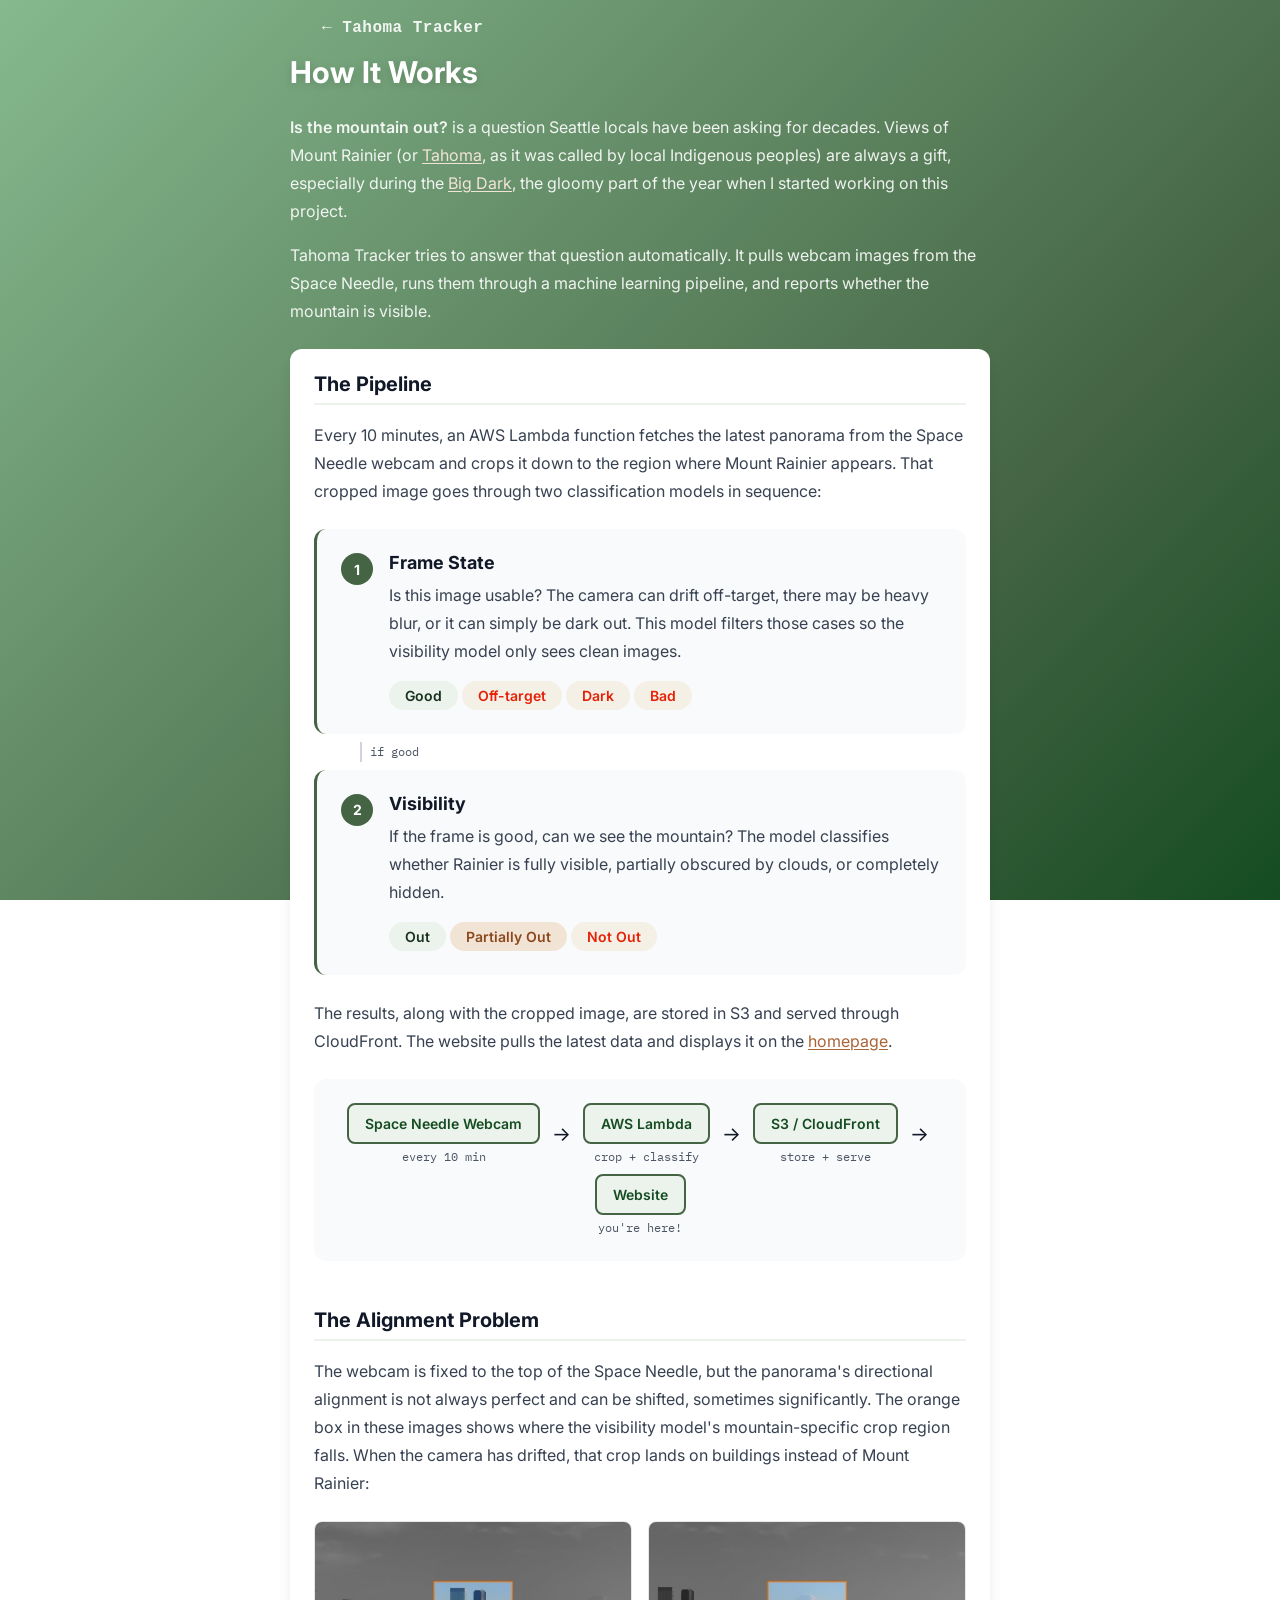
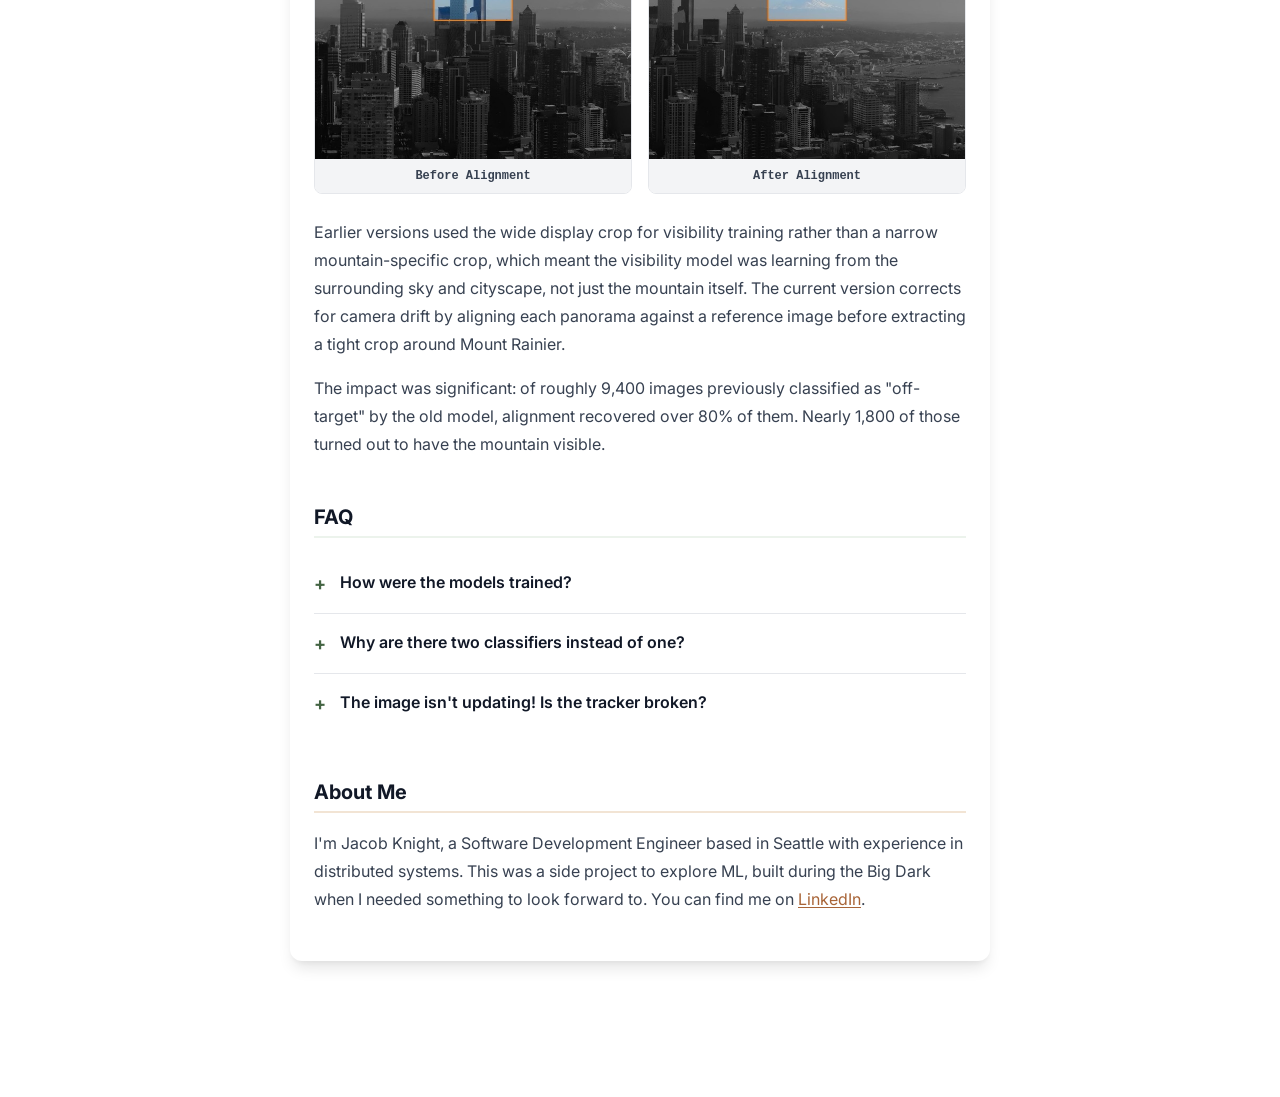
==== commit 852268bc: "Polish about page copy and add .claude/ to gitignore - Fix tense consistency in FAQ training answer " ====
--- a/about.html
+++ b/about.html
@@ -29,7 +29,7 @@
         "name": "How were the models trained?",
         "acceptedAnswer": {
           "@type": "Answer",
-          "text": "By hand — thousands of images were manually labeled across both frame state and visibility categories. An admin labeling page was built to speed this up, allowing filtering by model confidence, classification, and other qualities to target images where the model was least sure and refine the training data iteratively for greater accuracy."
+          "text": "By hand! Thousands of images were manually labeled across both frame state and visibility categories. An admin rapid labeling page was built to speed this up, with hotkeys and background label submission. It also allows filtering by the previous model confidence, classification, and other qualities to target images where the model was least sure and refine the training data iteratively for greater accuracy."
         }
       },
       {
@@ -37,15 +37,15 @@
         "name": "Why are there two classifiers instead of one?",
         "acceptedAnswer": {
           "@type": "Answer",
-          "text": "The webcam doesn't always produce a clean image. The camera can drift off-target, the lens can fog up, or it can simply be dark out. The frame-state classifier catches these cases first so the visibility model only runs on images where a meaningful classification is possible. Without this step, a dark nighttime image might be classified as 'not visible' when really there's just nothing to see."
+          "text": "The webcam doesn't always produce a clean image. The camera can point off-target, there may be too much fog to see, or it can simply be dark out. The frame-state classifier catches these cases first so the visibility model only runs on images where a meaningful classification is possible. Without this step, a dark nighttime image might be classified as 'not visible' when really there's just nothing to see."
         }
       },
       {
         "@type": "Question",
-        "name": "The image looks old — is the tracker broken?",
+        "name": "The image isn't updating! Is the tracker broken?",
         "acceptedAnswer": {
           "@type": "Answer",
-          "text": "Probably not. The webcam source occasionally goes down for maintenance or technical issues, and the tracker can only process what's available. If the latest image is more than 10-20 minutes old, the camera is likely temporarily offline. The tracker will pick back up automatically when new images appear."
+          "text": "Probably not. The webcam source often publishes images every 20 minutes instead of every 10. It also occasionally goes down, perhaps for maintenance or technical issues, and the tracker can only process what's available. If the latest image is more than 10-20 minutes old, the camera is likely temporarily offline. The tracker will pick back up automatically when new images appear."
         }
       }
     ]
@@ -77,8 +77,8 @@
       <h1 class="about-hero__title">How It Works</h1>
       <p class="about-hero__lead">
         <strong>Is the mountain out?</strong> is a question Seattle locals have been asking for decades.
-        Views of Mount Rainier — or <a href="https://en.wikipedia.org/wiki/Mount_Rainier#Name" target="_blank" rel="noopener">Tahoma</a>,
-        as it was called by local Indigenous peoples — are always a gift, especially during the
+        Views of Mount Rainier (or <a href="https://en.wikipedia.org/wiki/Mount_Rainier#Name" target="_blank" rel="noopener">Tahoma</a>,
+        as it was called by local Indigenous peoples) are always a gift, especially during the
         <a href="https://en.wikipedia.org/wiki/Pacific_Northwest#The_Big_Dark" target="_blank" rel="noopener">Big Dark</a>,
         the gloomy part of the year when I started working on this project.
       </p>
@@ -174,15 +174,15 @@
       <section class="about-section">
         <h2>The Alignment Problem</h2>
         <p>
-          The webcam is fixed to the top of the Space Needle, but the panorama alignment drifts over time,
-          sometimes significantly. The orange box in these images shows where the model's crop region falls.
+          The webcam is fixed to the top of the Space Needle, but the panorama's directional alignment is not always perfect and can be shifted,
+          sometimes significantly. The orange box in these images shows where the visibility model's mountain-specific crop region falls.
           When the camera has drifted, that crop lands on buildings instead of Mount Rainier:
         </p>
 
         <div class="alignment-examples" aria-label="Alignment before and after">
           <div class="alignment-example">
             <img src="/assets/images/alignment-before.jpg"
-                 alt="Panorama with crop box highlighting downtown Seattle buildings — camera has drifted away from Mount Rainier"
+                 alt="Panorama with crop box highlighting downtown Seattle buildings, camera has drifted away from Mount Rainier"
                  class="alignment-example__img"
                  width="600" height="450"
                  loading="lazy">
@@ -199,7 +199,7 @@
         </div>
 
         <p>
-          Earlier versions used a generous, fixed crop from the panorama — which meant the visibility
+          Earlier versions used the wide display crop for visibility training rather than a narrow mountain-specific crop, which meant the visibility
           model was learning from the surrounding sky and cityscape, not just the mountain itself.
           The current version corrects for camera drift by aligning each panorama against a reference
           image before extracting a tight crop around Mount Rainier.
@@ -207,7 +207,7 @@
         <p>
           The impact was significant: of roughly 9,400 images previously classified as "off-target"
           by the old model, alignment recovered over 80% of them. Nearly 1,800 of those turned out
-          to have the mountain visible — images that were being thrown away entirely.
+          to have the mountain visible.
         </p>
       </section>
 
@@ -217,26 +217,27 @@
         <details class="faq-item">
           <summary class="faq-item__question">How were the models trained?</summary>
           <p class="faq-item__answer">
-            By hand — thousands of images were manually labeled across both frame state and visibility
-            categories. I built an admin labeling page to speed this up, which lets me filter images by
-            model confidence, classification, and other qualities so I could target the images where the
-            model was least sure and refine the training data iteratively for greater accuracy.
+            By hand! Thousands of images were manually labeled across both frame state and visibility
+            categories. I built an admin rapid labeling page to speed this up, which allows me to use hotkeys and background label submission. It also
+            lets me filter images by the previous model confidence, classification, and other qualities so I can target the images where the
+            model is least sure and refine the training data iteratively for greater accuracy.
           </p>
         </details>
         <details class="faq-item">
           <summary class="faq-item__question">Why are there two classifiers instead of one?</summary>
           <p class="faq-item__answer">
-            The webcam doesn't always produce a clean image. The camera can drift off-target, the lens can
-            fog up, or it can simply be dark out. The frame-state classifier catches these cases first so
+            The webcam doesn't always produce a clean image. The camera can point off-target, there may be too much fog to see,
+            or it can simply be dark out. The frame-state classifier catches these cases first so
             the visibility model only runs on images where a meaningful classification is possible. Without
             this step, a dark nighttime image might be classified as "not visible" when really there's just
             nothing to see.
           </p>
         </details>
         <details class="faq-item">
-          <summary class="faq-item__question">The image looks old — is the tracker broken?</summary>
+          <summary class="faq-item__question">The image isn't updating! Is the tracker broken?</summary>
           <p class="faq-item__answer">
-            Probably not. The webcam source occasionally goes down for maintenance or technical issues, and
+            Probably not. The webcam source often publishes images every 20 minutes instead of every 10. It also
+            occasionally goes down, perhaps for maintenance or technical issues, and
             the tracker can only process what's available. If the latest image is more than 10–20 minutes
             old, the camera is likely temporarily offline. The tracker will pick back up automatically when
             new images appear.
@@ -250,10 +251,7 @@
         <p>
           I'm Jacob Knight, a Software Development Engineer based in Seattle with experience in distributed
           systems. This was a side project to explore ML, built during the Big Dark when I needed something
-          to look forward to. The code is open source:
-          <a href="https://github.com/JacobKnight00/tahoma-tracker-site" target="_blank" rel="noopener">frontend</a>,
-          <a href="https://github.com/JacobKnight00/tahoma-tracker-cdk" target="_blank" rel="noopener">backend</a>.
-          You can also find me on
+          to look forward to. You can find me on
           <a href="https://www.linkedin.com/in/jacobfk/" target="_blank" rel="noopener">LinkedIn</a>.
         </p>
       </section>
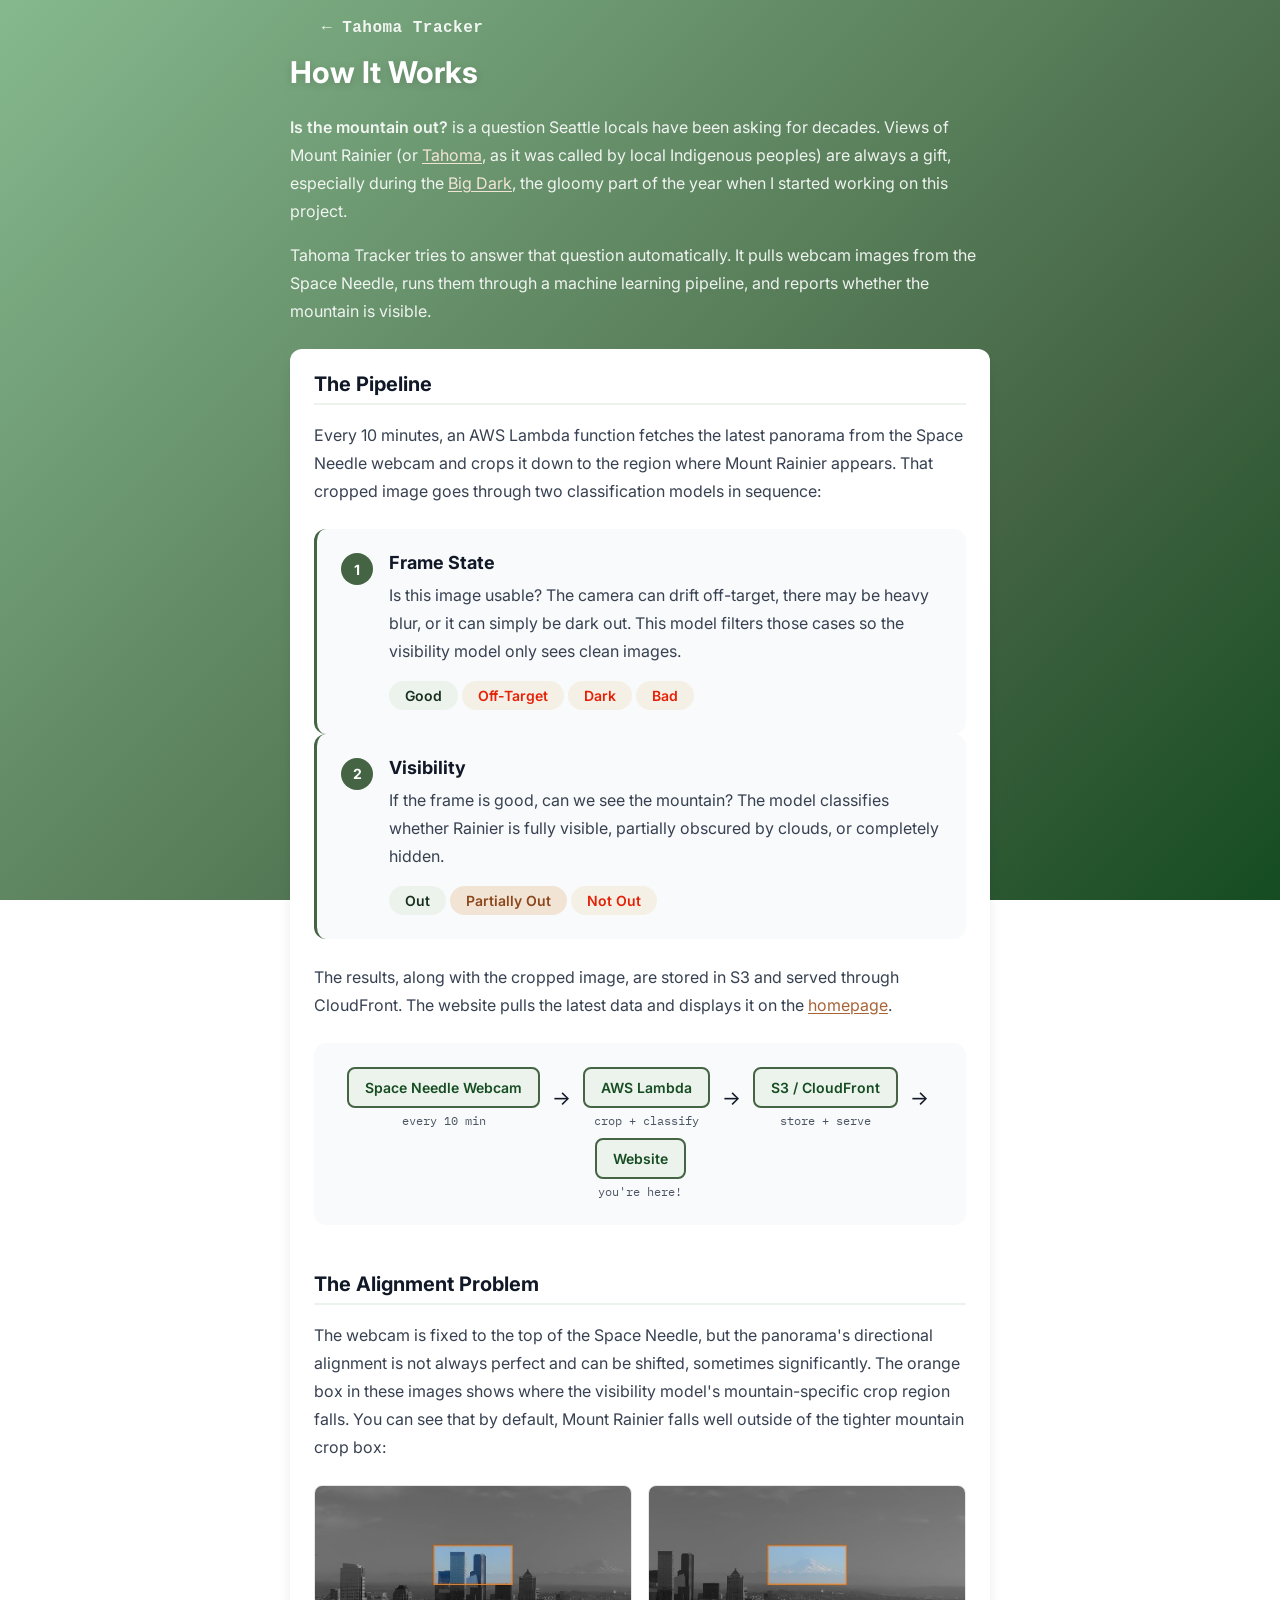
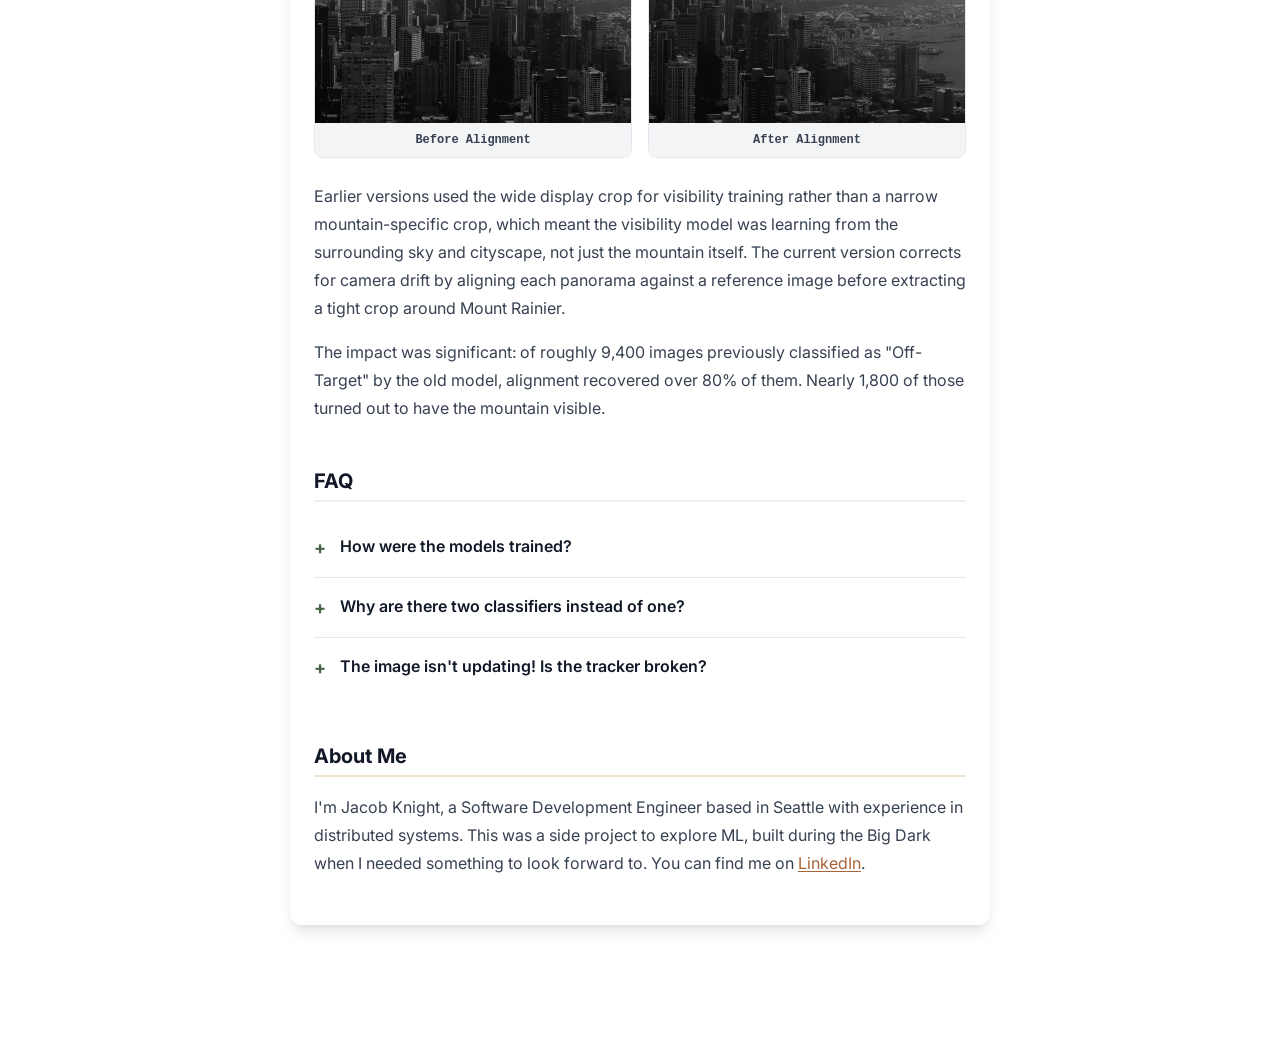
==== commit 4576cb3f: "add license and minor fixes" ====
--- a/about.html
+++ b/about.html
@@ -111,16 +111,11 @@
               </p>
               <div class="pipeline-stage__labels">
                 <span class="pill pill--positive">Good</span>
-                <span class="pill pill--negative">Off-target</span>
+                <span class="pill pill--negative">Off-Target</span>
                 <span class="pill pill--negative">Dark</span>
                 <span class="pill pill--negative">Bad</span>
               </div>
             </div>
-          </div>
-
-          <div class="pipeline-connector" aria-hidden="true">
-            <span class="pipeline-connector__line"></span>
-            <span class="pipeline-connector__label">if good</span>
           </div>
 
           <div class="pipeline-stage">
@@ -176,7 +171,7 @@
         <p>
           The webcam is fixed to the top of the Space Needle, but the panorama's directional alignment is not always perfect and can be shifted,
           sometimes significantly. The orange box in these images shows where the visibility model's mountain-specific crop region falls.
-          When the camera has drifted, that crop lands on buildings instead of Mount Rainier:
+          You can see that by default, Mount Rainier falls well outside of the tighter mountain crop box:
         </p>
 
         <div class="alignment-examples" aria-label="Alignment before and after">
@@ -205,7 +200,7 @@
           image before extracting a tight crop around Mount Rainier.
         </p>
         <p>
-          The impact was significant: of roughly 9,400 images previously classified as "off-target"
+          The impact was significant: of roughly 9,400 images previously classified as "Off-Target"
           by the old model, alignment recovered over 80% of them. Nearly 1,800 of those turned out
           to have the mountain visible.
         </p>
